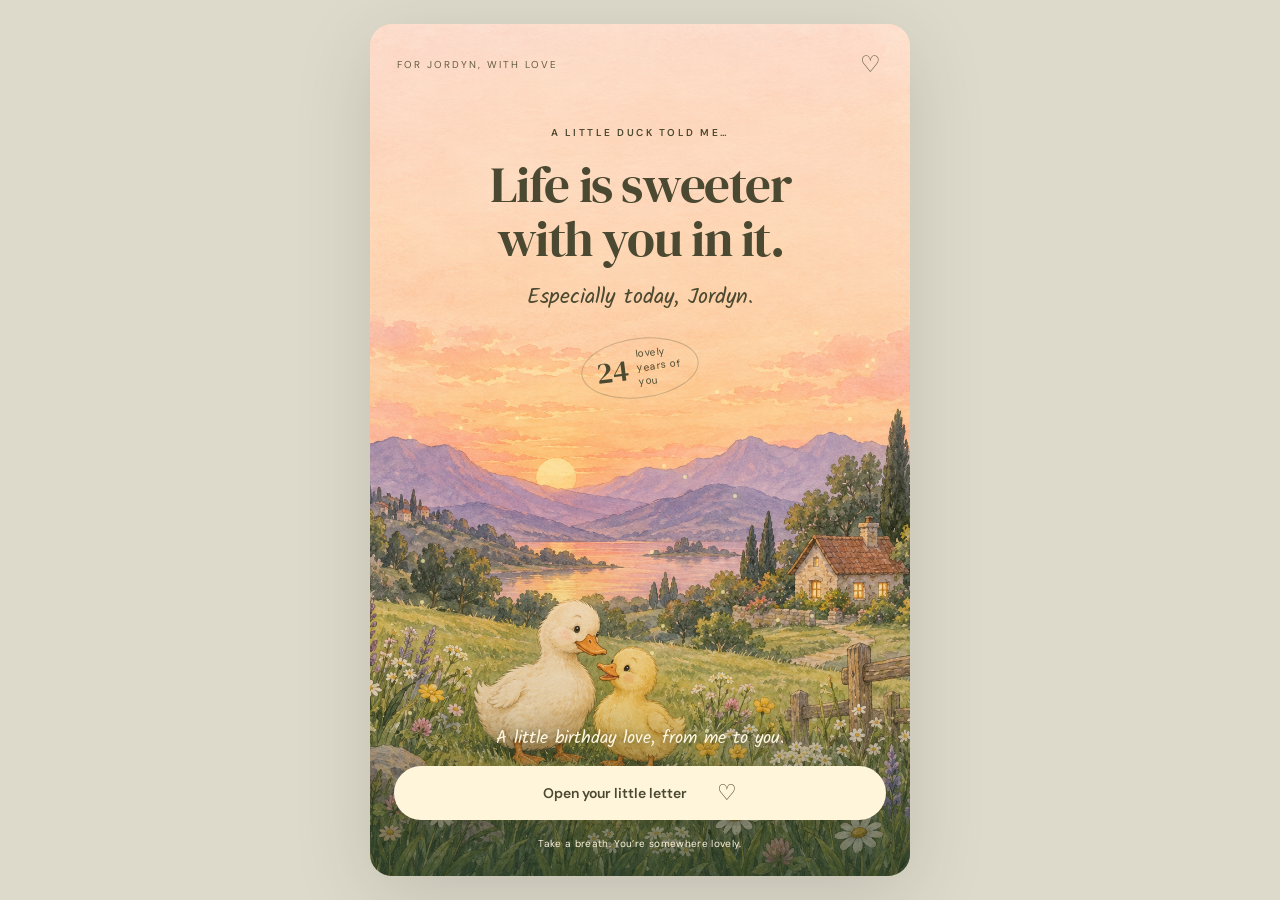
==== index.html @ 9822b2c8 "Added the initial files for jords" ====
<!doctype html><html lang="en"><head><meta charset="utf-8"><meta name="viewport" content="width=device-width,initial-scale=1,viewport-fit=cover"><meta name="theme-color" content="#f5d8bd"><title>A little duck told me — Happy birthday, Jordyn</title><meta name="description" content="A little birthday letter for Jordyn’s 24th."><link rel="icon" href="data:image/svg+xml,%3Csvg xmlns='http://www.w3.org/2000/svg' viewBox='0 0 40 40'%3E%3Ctext y='32' font-size='32'%3E🌼%3C/text%3E%3C/svg%3E"><link rel="stylesheet" href="styles.css"><script defer src="card.js"></script></head><body class="card-page meadow" data-card="meadow"><main class="world"><img class="world-art" src="assets/meadow.png" alt="Two little duck friends together in a sunset meadow"><div class="sky-wash"></div><div class="card-top" aria-hidden="true">FOR JORDYN, WITH LOVE <span>♡</span></div><div class="specks" aria-hidden="true"></div><section class="card-heading"><p class="eyebrow">A LITTLE DUCK TOLD ME…</p><h1>Life is sweeter<br>with you in it.</h1><p class="handwritten">Especially today, Jordyn.</p><span class="age-stamp">24 <small>lovely years of you</small></span></section><div class="card-bottom"><p>A little birthday love, from me to you.</p><button class="primary" id="main-action">Open your little letter <span>♡</span></button><span class="tiny-note">Take a breath. You’re somewhere lovely.</span></div><dialog id="letter" class="letter-dialog" aria-labelledby="letter-title"><button class="close-dialog" aria-label="Close letter">×</button><p class="eyebrow" id="letter-count">A NOTE FOR YOU · 1 OF 3</p><div class="letter-page" aria-live="polite"><span class="letter-symbol" aria-hidden="true">♡</span><h2 id="letter-title"></h2><p id="letter-copy"></p></div><button class="primary" id="letter-next">There’s more →</button><div class="page-dots" aria-hidden="true"><i></i><i></i><i></i></div></dialog></main><div class="particles" aria-hidden="true"></div></body></html>
---- styles.css ----
@import url('https://fonts.googleapis.com/css2?family=DM+Sans:wght@400;500;600;700&family=DM+Serif+Display:ital@0;1&family=Kalam:wght@400;700&display=swap');
:root{font-family:'DM Sans',sans-serif;color:#453e36;background:#f8f3eb;font-synthesis:none}*{box-sizing:border-box}body{margin:0}button{-webkit-tap-highlight-color:transparent;font:inherit;cursor:pointer;touch-action:manipulation}button:focus-visible{outline:3px solid #ac6341;outline-offset:5px}h1,h2,p{margin-top:0}::selection{background:#efb9c3}.eyebrow{font-size:11px;font-weight:600;letter-spacing:2.6px;line-height:1.8;margin-bottom:16px}
.card-page{--ink:#4b4931;--button:#fff5db;background:#dedacb;color:var(--ink)}.world{position:relative;isolation:isolate;max-width:540px;min-height:760px;height:100svh;margin:auto;overflow:hidden;background:#eed5b9}.world-art{position:absolute;inset:0;width:100%;height:100%;object-fit:cover;z-index:-3;animation:scene-drift 18s ease-in-out infinite alternate;transform-origin:50% 70%}.sky-wash{position:absolute;inset:0;z-index:-2;background:linear-gradient(#ffe9d778,#ffeed326 40%,transparent 57%,#1f39281a 80%,#203726a6)}.card-heading{text-align:center;padding:20px 22px 0;position:relative;z-index:1;animation:arrive 1s ease-out both}.card-heading .eyebrow{font-size:10px;letter-spacing:2.5px}.card-heading h1{font:clamp(38px,9vw,51px)/1.05 'DM Serif Display',Georgia,serif;font-weight:400;letter-spacing:-1.4px;margin-bottom:15px}.handwritten{font:22px 'Kalam',cursive}.age-stamp{display:inline-flex;align-items:center;gap:9px;font:30px 'DM Serif Display',Georgia,serif;padding:8px 14px;border:1px solid #69634d55;border-radius:50%;transform:rotate(-7deg);margin-top:1px}.age-stamp small{font:10px/1.4 'DM Sans',sans-serif;max-width:47px;text-align:left;letter-spacing:.5px}.card-bottom{position:absolute;bottom:max(26px,env(safe-area-inset-bottom));left:24px;right:24px;text-align:center;z-index:2;animation:arrive 1s .2s both}.card-bottom>p{font:18px 'Kalam',cursive;color:#fff6df;margin-bottom:13px;text-shadow:0 1px 7px #20332180}.primary{border:0;border-radius:40px;min-height:54px;padding:16px 25px;background:var(--button);color:var(--ink);font-weight:600;font-size:14px;box-shadow:0 6px 0 #212d1d12,0 7px 22px #232c1d12;transition:transform .2s,box-shadow .2s;max-width:100%}.primary:hover{transform:translateY(-3px);box-shadow:0 8px 0 #212d1d12,0 12px 22px #232c1d19}.primary:active{transform:translateY(1px)}.card-bottom .primary{width:100%;display:flex;justify-content:center;gap:30px;align-items:center}.primary span{font-size:22px;line-height:16px}.tiny-note{display:block;font-size:10px;letter-spacing:.35px;margin-top:17px;color:#fff6df}.specks{position:absolute;inset:0;pointer-events:none;overflow:hidden;z-index:0}.speck{position:absolute;width:4px;height:4px;background:#fff5b0;border-radius:100%;box-shadow:0 0 12px 3px #fff3ad90;animation:floaty var(--speed,6s) ease-in-out infinite alternate;opacity:.7;animation-delay:var(--delay)}dialog{position:fixed;width:calc(100% - 40px);max-width:430px;max-height:85svh;padding:45px 28px 28px;border:none;box-shadow:0 25px 100px #10271d50;text-align:center;color:var(--ink);overflow:auto}dialog::backdrop{background:#28352366;backdrop-filter:blur(6px)}dialog[open]{animation:letter-open .5s cubic-bezier(.2,.8,.3,1) both}.close-dialog{position:absolute;right:12px;top:8px;width:44px;height:44px;border:none;background:none;font-size:28px;color:inherit}.letter-dialog{background:#fff9e9;border-radius:5px;transform:rotate(-1deg);background-image:repeating-linear-gradient(transparent,transparent 31px,#826c3920 32px)}.letter-dialog .eyebrow{font-size:10px;letter-spacing:1.8px}.letter-symbol{font-size:36px;color:#b37b59}.letter-page h2{font:34px/1.12 'DM Serif Display',Georgia,serif;margin:17px 0}.letter-page p{font:19px/1.8 'Kalam',cursive;margin:0 0 24px}.letter-dialog .primary{background:#486249;color:#fff6dc;width:100%}.page-dots{display:flex;justify-content:center;gap:7px;margin-top:20px}.page-dots i{width:5px;height:5px;border-radius:50%;background:#d6d5bc}.page-dots i.active{background:#52654a}.particles{position:fixed;inset:0;pointer-events:none;z-index:30;overflow:hidden}.particle{position:absolute;top:-30px;font-size:23px;animation:confetti var(--duration) ease-out forwards}@keyframes arrive{from{opacity:0;transform:translateY(20px)}to{opacity:1;transform:translateY(0)}}@keyframes scene-drift{from{transform:scale(1)}to{transform:scale(1.045) translateY(-3px)}}@keyframes floaty{0%{transform:translate(0,0);opacity:.15}50%{opacity:1}100%{transform:translate(14px,-40px);opacity:.3}}@keyframes badge-wiggle{0%,100%{transform:rotate(10deg)}50%{transform:rotate(-7deg)}}@keyframes twinkle{0%,100%{opacity:.55;scale:.88}50%{opacity:1;scale:1.1}}@keyframes letter-open{from{opacity:0;translate:0 35px;scale:.93}to{opacity:1;translate:0 0;scale:1}}@keyframes confetti{to{transform:translate(var(--drift),105vh) rotate(var(--spin));opacity:0}}
.card-top{height:80px;padding:30px 27px;display:flex;justify-content:space-between;align-items:center;font-size:10px;letter-spacing:2px;color:#645d42}.card-top span{font-size:23px}
@media(min-width:600px){.card-page{padding:24px 0}.world{border-radius:22px;height:calc(100svh - 48px);min-height:760px;box-shadow:0 20px 80px #0002}.card-heading h1{font-size:51px}}
@media(max-width:360px){.card-heading{padding-top:13px}.card-heading h1{font-size:37px}.primary{font-size:13px;padding:15px}.world{min-height:700px}.card-bottom{left:20px;right:20px}.card-heading .eyebrow{letter-spacing:1.8px}}
@media(prefers-reduced-motion:reduce){*,*:before,*:after{animation:none!important;transition:none!important;scroll-behavior:auto!important}.particle{display:none}.world-art{transform:none}}
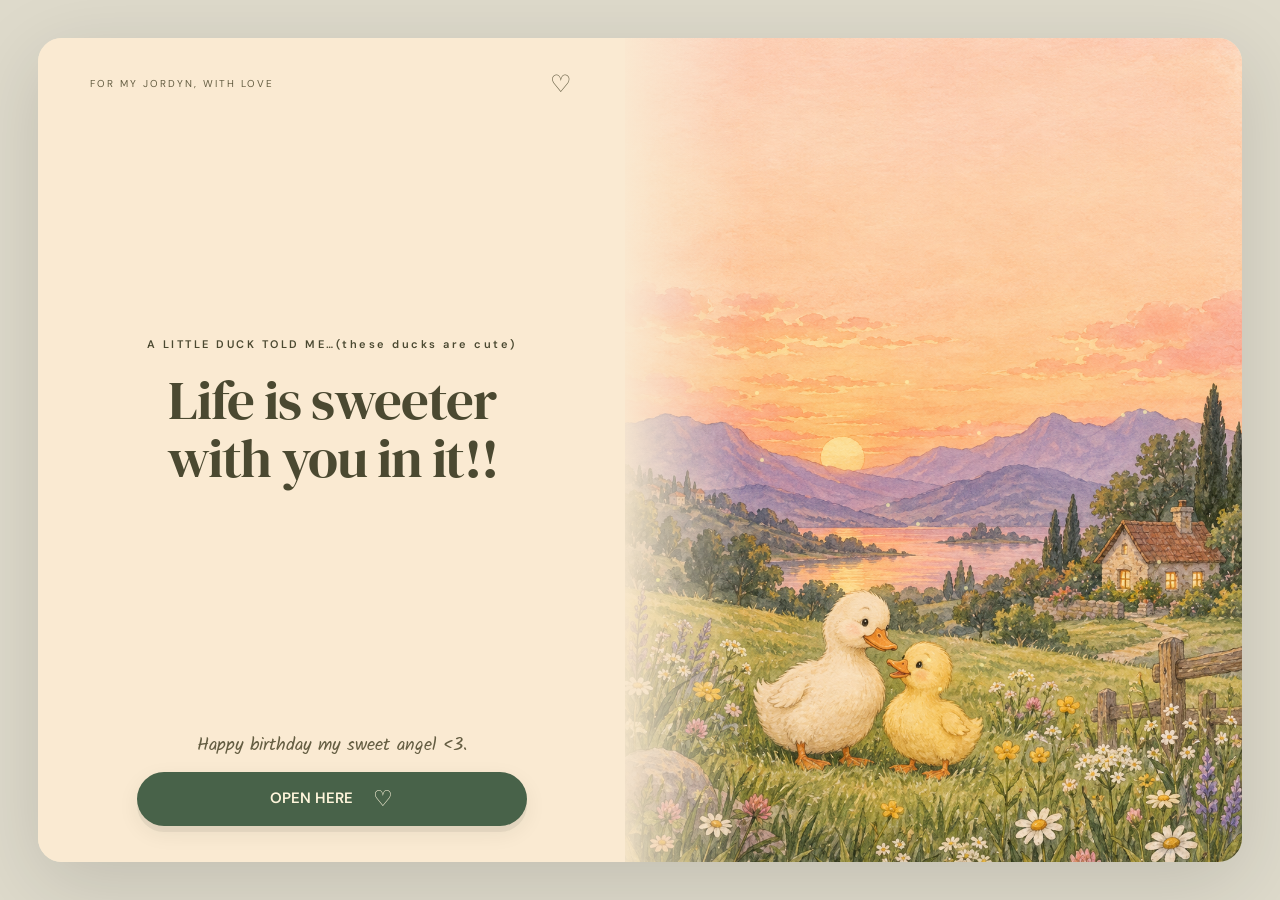
==== commit ddb8c176: "Adjusted the context" ====
--- a/index.html
+++ b/index.html
@@ -1 +1 @@
-<!doctype html><html lang="en"><head><meta charset="utf-8"><meta name="viewport" content="width=device-width,initial-scale=1,viewport-fit=cover"><meta name="theme-color" content="#f5d8bd"><title>A little duck told me — Happy birthday, Jordyn</title><meta name="description" content="A little birthday letter for Jordyn’s 24th."><link rel="icon" href="data:image/svg+xml,%3Csvg xmlns='http://www.w3.org/2000/svg' viewBox='0 0 40 40'%3E%3Ctext y='32' font-size='32'%3E🌼%3C/text%3E%3C/svg%3E"><link rel="stylesheet" href="styles.css"><script defer src="card.js"></script></head><body class="card-page meadow" data-card="meadow"><main class="world"><img class="world-art" src="assets/meadow.png" alt="Two little duck friends together in a sunset meadow"><div class="sky-wash"></div><div class="card-top" aria-hidden="true">FOR JORDYN, WITH LOVE <span>♡</span></div><div class="specks" aria-hidden="true"></div><section class="card-heading"><p class="eyebrow">A LITTLE DUCK TOLD ME…</p><h1>Life is sweeter<br>with you in it.</h1><p class="handwritten">Especially today, Jordyn.</p><span class="age-stamp">24 <small>lovely years of you</small></span></section><div class="card-bottom"><p>A little birthday love, from me to you.</p><button class="primary" id="main-action">Open your little letter <span>♡</span></button><span class="tiny-note">Take a breath. You’re somewhere lovely.</span></div><dialog id="letter" class="letter-dialog" aria-labelledby="letter-title"><button class="close-dialog" aria-label="Close letter">×</button><p class="eyebrow" id="letter-count">A NOTE FOR YOU · 1 OF 3</p><div class="letter-page" aria-live="polite"><span class="letter-symbol" aria-hidden="true">♡</span><h2 id="letter-title"></h2><p id="letter-copy"></p></div><button class="primary" id="letter-next">There’s more →</button><div class="page-dots" aria-hidden="true"><i></i><i></i><i></i></div></dialog></main><div class="particles" aria-hidden="true"></div></body></html>
+<!doctype html><html lang="en"><head><meta charset="utf-8"><meta name="viewport" content="width=device-width,initial-scale=1,viewport-fit=cover"><meta name="theme-color" content="#f5d8bd"><title>A little duck told me — Happy birthday, Jordyn</title><meta name="description" content="A little birthday letter for my Labooboo's 24th."><link rel="icon" href="data:image/svg+xml,%3Csvg xmlns='http://www.w3.org/2000/svg' viewBox='0 0 40 40'%3E%3Ctext y='32' font-size='32'%3E🌼%3C/text%3E%3C/svg%3E"><link rel="stylesheet" href="styles.css"><script defer src="card.js"></script></head><body class="card-page meadow" data-card="meadow"><main class="world"><img class="world-art" src="assets/meadow.png" alt="Two little duck friends together in a sunset meadow"><div class="sky-wash"></div><div class="card-top" aria-hidden="true">FOR MY JORDYN, WITH LOVE <span>♡</span></div><div class="specks" aria-hidden="true"></div><section class="card-heading"><p class="eyebrow">A LITTLE DUCK TOLD ME…(these ducks are cute)</p><h1>Life is sweeter<br>with you in it!!</h1></section><div class="card-bottom"><p>Happy birthday my sweet angel <3.</p><button class="primary" id="main-action">OPEN HERE <span>♡</span></button></div><dialog id="letter" class="letter-dialog" aria-labelledby="letter-title"><button class="close-dialog" aria-label="Close letter">×</button><p class="eyebrow" id="letter-count">A NOTE FOR YOU</p><div class="letter-page" aria-live="polite"><span class="letter-symbol" aria-hidden="true">♡</span><h2 id="letter-title"></h2><p id="letter-copy"></p></div><button class="primary" id="letter-next">Next</button><div class="page-dots" aria-hidden="true"><i></i><i></i><i></i></div></dialog></main><div class="particles" aria-hidden="true"></div></body></html>
--- a/styles.css
+++ b/styles.css
@@ -1,7 +1,136 @@
 @import url('https://fonts.googleapis.com/css2?family=DM+Sans:wght@400;500;600;700&family=DM+Serif+Display:ital@0;1&family=Kalam:wght@400;700&display=swap');
 :root{font-family:'DM Sans',sans-serif;color:#453e36;background:#f8f3eb;font-synthesis:none}*{box-sizing:border-box}body{margin:0}button{-webkit-tap-highlight-color:transparent;font:inherit;cursor:pointer;touch-action:manipulation}button:focus-visible{outline:3px solid #ac6341;outline-offset:5px}h1,h2,p{margin-top:0}::selection{background:#efb9c3}.eyebrow{font-size:11px;font-weight:600;letter-spacing:2.6px;line-height:1.8;margin-bottom:16px}
 .card-page{--ink:#4b4931;--button:#fff5db;background:#dedacb;color:var(--ink)}.world{position:relative;isolation:isolate;max-width:540px;min-height:760px;height:100svh;margin:auto;overflow:hidden;background:#eed5b9}.world-art{position:absolute;inset:0;width:100%;height:100%;object-fit:cover;z-index:-3;animation:scene-drift 18s ease-in-out infinite alternate;transform-origin:50% 70%}.sky-wash{position:absolute;inset:0;z-index:-2;background:linear-gradient(#ffe9d778,#ffeed326 40%,transparent 57%,#1f39281a 80%,#203726a6)}.card-heading{text-align:center;padding:20px 22px 0;position:relative;z-index:1;animation:arrive 1s ease-out both}.card-heading .eyebrow{font-size:10px;letter-spacing:2.5px}.card-heading h1{font:clamp(38px,9vw,51px)/1.05 'DM Serif Display',Georgia,serif;font-weight:400;letter-spacing:-1.4px;margin-bottom:15px}.handwritten{font:22px 'Kalam',cursive}.age-stamp{display:inline-flex;align-items:center;gap:9px;font:30px 'DM Serif Display',Georgia,serif;padding:8px 14px;border:1px solid #69634d55;border-radius:50%;transform:rotate(-7deg);margin-top:1px}.age-stamp small{font:10px/1.4 'DM Sans',sans-serif;max-width:47px;text-align:left;letter-spacing:.5px}.card-bottom{position:absolute;bottom:max(26px,env(safe-area-inset-bottom));left:24px;right:24px;text-align:center;z-index:2;animation:arrive 1s .2s both}.card-bottom>p{font:18px 'Kalam',cursive;color:#fff6df;margin-bottom:13px;text-shadow:0 1px 7px #20332180}.primary{border:0;border-radius:40px;min-height:54px;padding:16px 25px;background:var(--button);color:var(--ink);font-weight:600;font-size:14px;box-shadow:0 6px 0 #212d1d12,0 7px 22px #232c1d12;transition:transform .2s,box-shadow .2s;max-width:100%}.primary:hover{transform:translateY(-3px);box-shadow:0 8px 0 #212d1d12,0 12px 22px #232c1d19}.primary:active{transform:translateY(1px)}.card-bottom .primary{width:100%;display:flex;justify-content:center;gap:30px;align-items:center}.primary span{font-size:22px;line-height:16px}.tiny-note{display:block;font-size:10px;letter-spacing:.35px;margin-top:17px;color:#fff6df}.specks{position:absolute;inset:0;pointer-events:none;overflow:hidden;z-index:0}.speck{position:absolute;width:4px;height:4px;background:#fff5b0;border-radius:100%;box-shadow:0 0 12px 3px #fff3ad90;animation:floaty var(--speed,6s) ease-in-out infinite alternate;opacity:.7;animation-delay:var(--delay)}dialog{position:fixed;width:calc(100% - 40px);max-width:430px;max-height:85svh;padding:45px 28px 28px;border:none;box-shadow:0 25px 100px #10271d50;text-align:center;color:var(--ink);overflow:auto}dialog::backdrop{background:#28352366;backdrop-filter:blur(6px)}dialog[open]{animation:letter-open .5s cubic-bezier(.2,.8,.3,1) both}.close-dialog{position:absolute;right:12px;top:8px;width:44px;height:44px;border:none;background:none;font-size:28px;color:inherit}.letter-dialog{background:#fff9e9;border-radius:5px;transform:rotate(-1deg);background-image:repeating-linear-gradient(transparent,transparent 31px,#826c3920 32px)}.letter-dialog .eyebrow{font-size:10px;letter-spacing:1.8px}.letter-symbol{font-size:36px;color:#b37b59}.letter-page h2{font:34px/1.12 'DM Serif Display',Georgia,serif;margin:17px 0}.letter-page p{font:19px/1.8 'Kalam',cursive;margin:0 0 24px}.letter-dialog .primary{background:#486249;color:#fff6dc;width:100%}.page-dots{display:flex;justify-content:center;gap:7px;margin-top:20px}.page-dots i{width:5px;height:5px;border-radius:50%;background:#d6d5bc}.page-dots i.active{background:#52654a}.particles{position:fixed;inset:0;pointer-events:none;z-index:30;overflow:hidden}.particle{position:absolute;top:-30px;font-size:23px;animation:confetti var(--duration) ease-out forwards}@keyframes arrive{from{opacity:0;transform:translateY(20px)}to{opacity:1;transform:translateY(0)}}@keyframes scene-drift{from{transform:scale(1)}to{transform:scale(1.045) translateY(-3px)}}@keyframes floaty{0%{transform:translate(0,0);opacity:.15}50%{opacity:1}100%{transform:translate(14px,-40px);opacity:.3}}@keyframes badge-wiggle{0%,100%{transform:rotate(10deg)}50%{transform:rotate(-7deg)}}@keyframes twinkle{0%,100%{opacity:.55;scale:.88}50%{opacity:1;scale:1.1}}@keyframes letter-open{from{opacity:0;translate:0 35px;scale:.93}to{opacity:1;translate:0 0;scale:1}}@keyframes confetti{to{transform:translate(var(--drift),105vh) rotate(var(--spin));opacity:0}}
-.card-top{height:80px;padding:30px 27px;display:flex;justify-content:space-between;align-items:center;font-size:10px;letter-spacing:2px;color:#645d42}.card-top span{font-size:23px}
-@media(min-width:600px){.card-page{padding:24px 0}.world{border-radius:22px;height:calc(100svh - 48px);min-height:760px;box-shadow:0 20px 80px #0002}.card-heading h1{font-size:51px}}
-@media(max-width:360px){.card-heading{padding-top:13px}.card-heading h1{font-size:37px}.primary{font-size:13px;padding:15px}.world{min-height:700px}.card-bottom{left:20px;right:20px}.card-heading .eyebrow{letter-spacing:1.8px}}
-@media(prefers-reduced-motion:reduce){*,*:before,*:after{animation:none!important;transition:none!important;scroll-behavior:auto!important}.particle{display:none}.world-art{transform:none}}
+
+/* Mobile first: content stays in the page flow, so short screens and larger text
+   can scroll naturally without covering the birthday message or button. */
+html { min-width: 280px; }
+.world {
+  width: 100%;
+  max-width: none;
+  height: auto;
+  min-height: 100svh;
+  display: grid;
+  grid-template-columns: minmax(0, 1fr);
+  grid-template-rows: auto auto minmax(160px, 1fr) auto;
+}
+.card-top {
+  grid-row: 1;
+  min-height: 64px;
+  padding: max(20px, env(safe-area-inset-top)) max(24px, env(safe-area-inset-right)) 16px max(24px, env(safe-area-inset-left));
+  display: flex;
+  justify-content: space-between;
+  align-items: center;
+  gap: 16px;
+  font-size: .625rem;
+  letter-spacing: 2px;
+  color: #645d42;
+}
+.card-top span { font-size: 1.5rem; }
+.card-heading { grid-row: 2; padding: clamp(8px, 2svh, 22px) 22px 0; }
+.card-heading h1 { font-size: clamp(2.25rem, 9vw, 3.2rem); }
+.handwritten { font-size: clamp(1.125rem, 5vw, 1.5rem); margin-bottom: 16px; }
+.age-stamp { font-size: 1.875rem; }
+.age-stamp small { font-size: .625rem; }
+.card-bottom {
+  grid-row: 4;
+  position: relative;
+  inset: auto;
+  width: 100%;
+  padding: 26px max(24px, env(safe-area-inset-right)) max(24px, env(safe-area-inset-bottom)) max(24px, env(safe-area-inset-left));
+}
+.card-bottom > p { font-size: 1.125rem; line-height: 1.5; }
+.card-bottom .primary { max-width: 390px; margin-inline: auto; gap: 20px; }
+.primary { font-size: .9375rem; line-height: 1.45; min-height: 54px; }
+.primary span { flex-shrink: 0; }
+.tiny-note { font-size: .6875rem; line-height: 1.5; }
+dialog {
+  width: min(480px, calc(100% - 32px));
+  max-width: none;
+  max-height: calc(100svh - 48px);
+  padding: 48px clamp(20px, 5vw, 36px) 26px;
+  overscroll-behavior: contain;
+}
+.letter-page h2 { font-size: clamp(1.75rem, 6vw, 2.25rem); }
+.letter-page p { font-size: 1.1875rem; line-height: 1.7; }
+body:has(dialog[open]) { overflow: hidden; }
+
+/* Portrait tablets retain the illustrated card with room around its edges. */
+@media (min-width: 600px) {
+  .card-page { padding: 24px; }
+  .world {
+    max-width: 620px;
+    min-height: calc(100svh - 48px);
+    border-radius: 24px;
+    box-shadow: 0 20px 80px #0002;
+    margin-inline: auto;
+  }
+  .card-heading h1 { font-size: 3.4rem; }
+  .card-bottom { padding-inline: 40px; }
+}
+
+/* Wide screens become an open storybook: letter invitation beside the meadow.
+   The portrait illustration keeps its ducks visible instead of being stretched. */
+@media (min-width: 900px), (min-width: 700px) and (orientation: landscape) {
+  .card-page { padding: clamp(20px, 3vw, 48px); }
+  .world {
+    max-width: 1280px;
+    min-height: calc(100svh - clamp(40px, 6vw, 96px));
+    grid-template-columns: minmax(0, 1fr) minmax(0, 1.05fr);
+    grid-template-rows: auto 1fr auto;
+    background: #faead2;
+  }
+  .world-art {
+    left: auto;
+    width: 51.22%;
+    object-position: center 72%;
+    animation: none;
+  }
+  .sky-wash {
+    background: linear-gradient(90deg, #faead2 47%, #faead2e6 49%, #faead200 59%);
+  }
+  .card-top { grid-column: 1; padding: 30px clamp(24px, 4vw, 56px); }
+  .card-heading { grid-column: 1; grid-row: 2; align-self: center; padding: 36px 24px; }
+  .card-heading h1 { font-size: clamp(2.7rem, 4.3vw, 4.3rem); }
+  .card-heading .eyebrow { font-size: .6875rem; }
+  .handwritten { font-size: clamp(1.3rem, 2vw, 1.625rem); }
+  .age-stamp { margin-top: 10px; }
+  .card-bottom { grid-column: 1; grid-row: 3; padding: 24px clamp(24px, 4vw, 56px) 36px; }
+  .card-bottom > p { color: #645d42; text-shadow: none; }
+  .card-bottom .primary { background: #486249; color: #fff6dc; }
+  .tiny-note { color: #645d42; }
+  .specks { left: 48%; }
+  dialog { width: min(520px, calc(100% - 48px)); padding: 50px 42px 30px; }
+}
+
+@media (max-width: 599px) and (max-height: 740px) {
+  .card-top { min-height: 50px; padding-block: max(12px, env(safe-area-inset-top)) 8px; }
+  .card-heading { padding-top: 4px; }
+  .card-heading h1 { font-size: clamp(2rem, 8.5vw, 2.5rem); margin-bottom: 10px; }
+  .card-heading .eyebrow { margin-bottom: 10px; letter-spacing: 1.8px; }
+  .handwritten { margin-bottom: 10px; }
+  .age-stamp { font-size: 1.5rem; padding: 5px 12px; }
+  .card-bottom { padding-top: 16px; padding-bottom: max(16px, env(safe-area-inset-bottom)); }
+  .card-bottom > p { margin-bottom: 10px; font-size: 1rem; }
+  .tiny-note { margin-top: 12px; }
+}
+@media (max-height: 500px) {
+  .card-page { padding: 12px; }
+  .world { min-height: calc(100svh - 24px); }
+  .card-top { padding: 12px 24px; min-height: 44px; }
+  .card-heading { padding: 10px 18px; }
+  .card-heading h1 { font-size: 2.25rem; margin-bottom: 8px; }
+  .card-heading .eyebrow { margin-bottom: 8px; }
+  .handwritten { font-size: 1.125rem; margin-bottom: 8px; }
+  .age-stamp { margin-top: 0; font-size: 1.5rem; padding: 4px 10px; }
+  .card-bottom { padding: 12px 24px 18px; }
+  .card-bottom > p { margin-bottom: 8px; font-size: 1rem; }
+  .tiny-note { margin-top: 10px; }
+  .letter-dialog { transform: none; }
+  dialog { max-height: calc(100svh - 24px); padding-block: 45px 22px; }
+}
+@media (prefers-reduced-motion: reduce) {
+  *, *::before, *::after { animation: none !important; transition: none !important; scroll-behavior: auto !important; }
+  .particle { display: none; }
+  .world-art { transform: none; }
+}
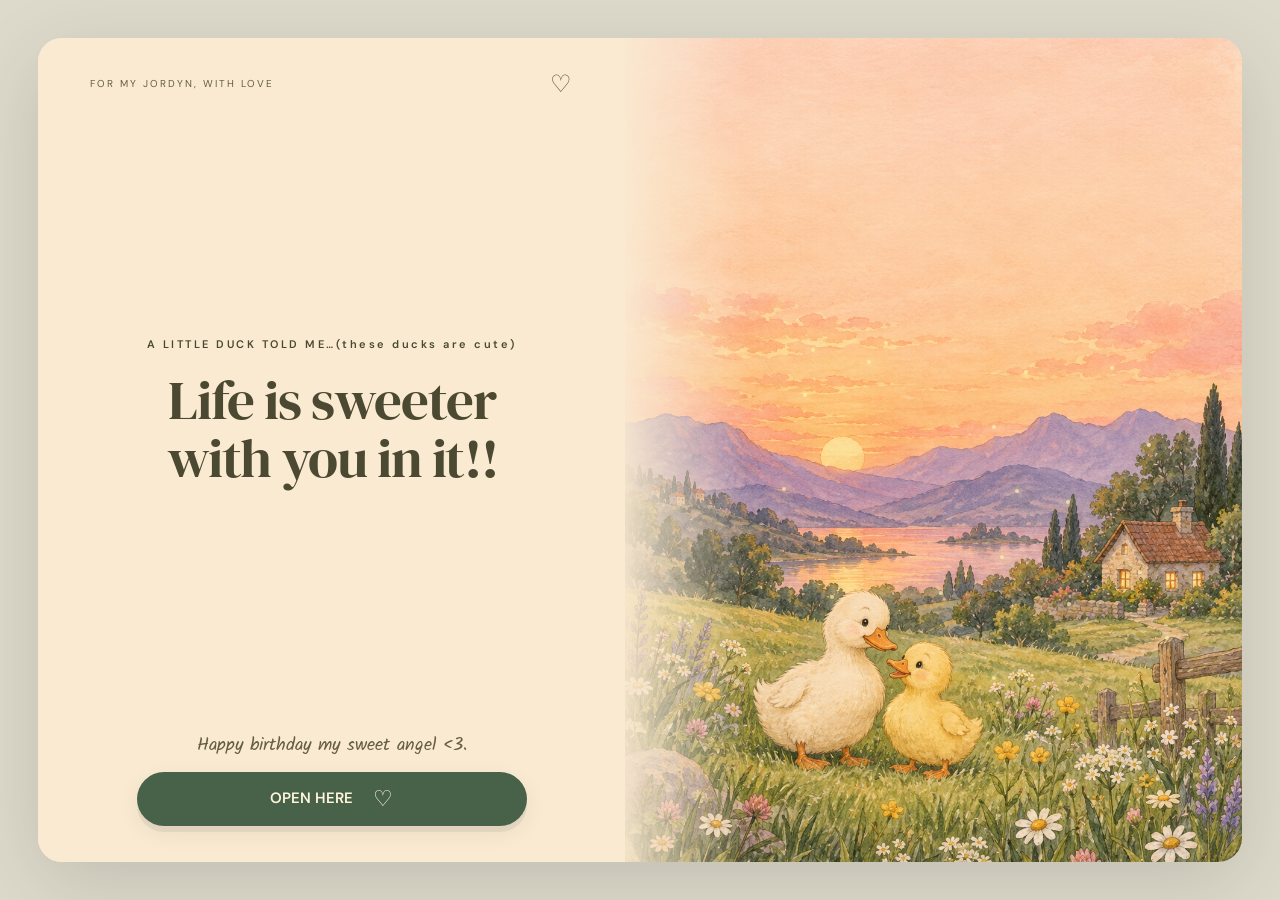
==== commit 72e284fa: "Changed the header text" ====
--- a/index.html
+++ b/index.html
@@ -1 +1 @@
-<!doctype html><html lang="en"><head><meta charset="utf-8"><meta name="viewport" content="width=device-width,initial-scale=1,viewport-fit=cover"><meta name="theme-color" content="#f5d8bd"><title>A little duck told me — Happy birthday, Jordyn</title><meta name="description" content="A little birthday letter for my Labooboo's 24th."><link rel="icon" href="data:image/svg+xml,%3Csvg xmlns='http://www.w3.org/2000/svg' viewBox='0 0 40 40'%3E%3Ctext y='32' font-size='32'%3E🌼%3C/text%3E%3C/svg%3E"><link rel="stylesheet" href="styles.css"><script defer src="card.js"></script></head><body class="card-page meadow" data-card="meadow"><main class="world"><img class="world-art" src="assets/meadow.png" alt="Two little duck friends together in a sunset meadow"><div class="sky-wash"></div><div class="card-top" aria-hidden="true">FOR MY JORDYN, WITH LOVE <span>♡</span></div><div class="specks" aria-hidden="true"></div><section class="card-heading"><p class="eyebrow">A LITTLE DUCK TOLD ME…(these ducks are cute)</p><h1>Life is sweeter<br>with you in it!!</h1></section><div class="card-bottom"><p>Happy birthday my sweet angel <3.</p><button class="primary" id="main-action">OPEN HERE <span>♡</span></button></div><dialog id="letter" class="letter-dialog" aria-labelledby="letter-title"><button class="close-dialog" aria-label="Close letter">×</button><p class="eyebrow" id="letter-count">A NOTE FOR YOU</p><div class="letter-page" aria-live="polite"><span class="letter-symbol" aria-hidden="true">♡</span><h2 id="letter-title"></h2><p id="letter-copy"></p></div><button class="primary" id="letter-next">Next</button><div class="page-dots" aria-hidden="true"><i></i><i></i><i></i></div></dialog></main><div class="particles" aria-hidden="true"></div></body></html>
+<!doctype html><html lang="en"><head><meta charset="utf-8"><meta name="viewport" content="width=device-width,initial-scale=1,viewport-fit=cover"><meta name="theme-color" content="#f5d8bd"><title>A little duck told me...Happy birthday, babes!!</title><meta name="description" content="A little birthday letter for my Labooboo's 24th."><link rel="icon" href="data:image/svg+xml,%3Csvg xmlns='http://www.w3.org/2000/svg' viewBox='0 0 40 40'%3E%3Ctext y='32' font-size='32'%3E🌼%3C/text%3E%3C/svg%3E"><link rel="stylesheet" href="styles.css"><script defer src="card.js"></script></head><body class="card-page meadow" data-card="meadow"><main class="world"><img class="world-art" src="assets/meadow.png" alt="Two little duck friends together in a sunset meadow"><div class="sky-wash"></div><div class="card-top" aria-hidden="true">FOR MY JORDYN, WITH LOVE <span>♡</span></div><div class="specks" aria-hidden="true"></div><section class="card-heading"><p class="eyebrow">A LITTLE DUCK TOLD ME…(these ducks are cute)</p><h1>Life is sweeter<br>with you in it!!</h1></section><div class="card-bottom"><p>Happy birthday my sweet angel <3.</p><button class="primary" id="main-action">OPEN HERE <span>♡</span></button></div><dialog id="letter" class="letter-dialog" aria-labelledby="letter-title"><button class="close-dialog" aria-label="Close letter">×</button><p class="eyebrow" id="letter-count">A NOTE FOR YOU</p><div class="letter-page" aria-live="polite"><span class="letter-symbol" aria-hidden="true">♡</span><h2 id="letter-title"></h2><p id="letter-copy"></p></div><button class="primary" id="letter-next">Next</button><div class="page-dots" aria-hidden="true"><i></i><i></i><i></i></div></dialog></main><div class="particles" aria-hidden="true"></div></body></html>
